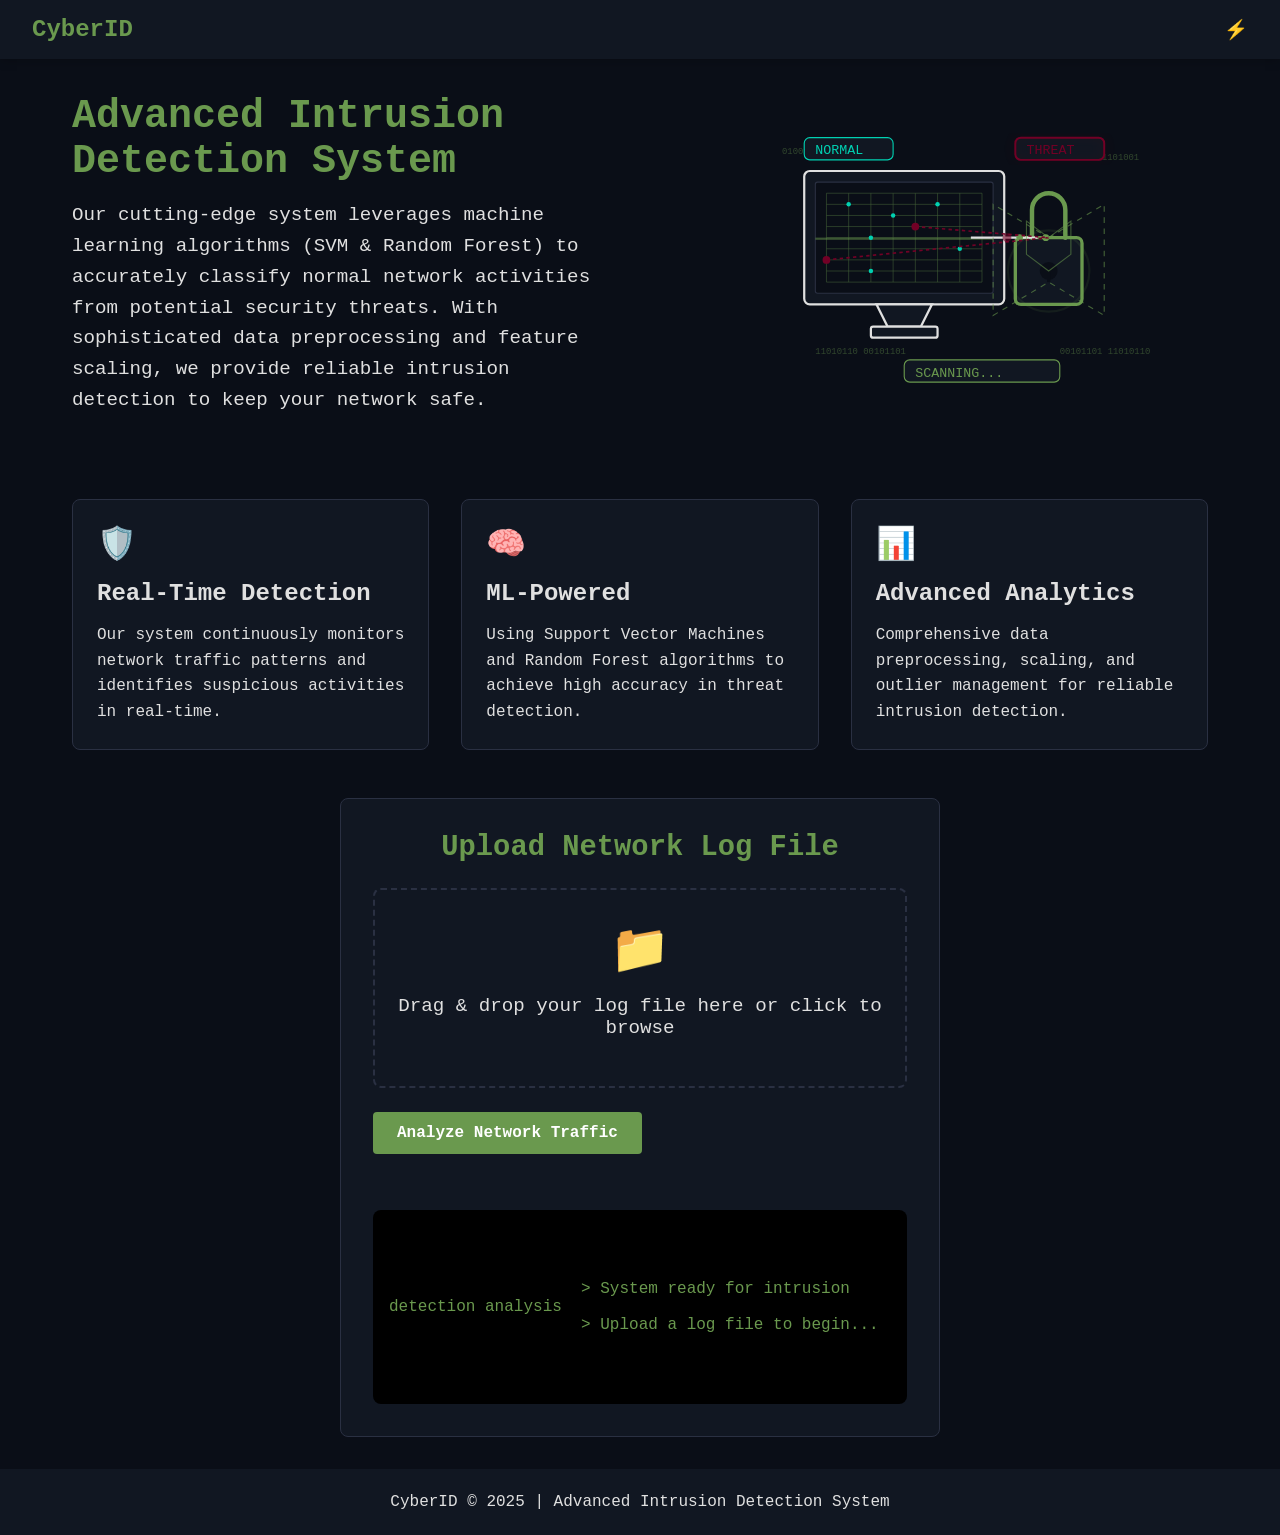
==== templates/index.html @ 57af1a62 "Add Login Page" ====
<!DOCTYPE html>
<html lang="en">

<head>
    <meta charset="UTF-8">
    <meta name="viewport" content="width=device-width, initial-scale=1.0">
    <title>Intrusion Detection System</title>
    <style>
        :root {
            --bg-color: #0a0e17;
            --card-bg: #111722;
            --text-color: #e0e0e0;
            --accent-green: #6a994e;
            --danger-red: #720026;
            --highlight: #2a3042;
            --border-color: #2a3042;
            --success-color: #00d1b2;
            --warning-color: #ffdd57;
        }

        * {
            margin: 0;
            padding: 0;
            box-sizing: border-box;
            font-family: 'Courier New', monospace;
        }

        body {
            background-color: var(--bg-color);
            color: var(--text-color);
            min-height: 100vh;
            display: flex;
            flex-direction: column;
        }

        .navbar {
            background-color: var(--card-bg);
            padding: 1rem 2rem;
            box-shadow: 0 2px 10px rgba(0, 0, 0, 0.2);
            display: flex;
            justify-content: space-between;
            align-items: center;
        }

        .navbar-brand {
            font-size: 1.5rem;
            font-weight: bold;
            color: var(--accent-green);
        }

        .navbar-icon {
            font-size: 1.2rem;
            color: var(--text-color);
        }

        .main-container {
            flex: 1;
            display: flex;
            flex-direction: column;
            align-items: center;
            padding: 2rem;
            max-width: 1200px;
            margin: 0 auto;
            width: 100%;
        }

        .hero-section {
            display: flex;
            flex-wrap: wrap;
            justify-content: space-between;
            align-items: center;
            width: 100%;
            margin-bottom: 3rem;
        }

        .hero-content {
            flex: 1;
            min-width: 300px;
            padding-right: 2rem;
        }

        .hero-image {
            flex: 1;
            min-width: 300px;
            display: flex;
            justify-content: center;
            align-items: center;
        }

        .hero-image svg {
            max-width: 100%;
            height: auto;
        }

        .hero-content-title {
            font-size: 2.5rem;
            margin-bottom: 1rem;
            color: var(--accent-green);
        }

        .hero-content-subtitle {
            font-size: 1.2rem;
            margin-bottom: 2rem;
            line-height: 1.6;
        }

        .feature-grid {
            display: grid;
            grid-template-columns: repeat(auto-fit, minmax(300px, 1fr));
            gap: 2rem;
            width: 100%;
            margin-bottom: 3rem;
        }

        .feature-card {
            background-color: var(--card-bg);
            border: 1px solid var(--border-color);
            border-radius: 8px;
            padding: 1.5rem;
            transition: transform 0.3s ease;
        }

        .feature-card:hover {
            transform: translateY(-5px);
            box-shadow: 0 10px 20px rgba(0, 0, 0, 0.2);
        }

        .feature-card-icon {
            font-size: 2rem;
            color: var(--accent-green);
            margin-bottom: 1rem;
        }

        .feature-card-title {
            font-size: 1.5rem;
            margin-bottom: 1rem;
            color: var(--text-color);
        }

        .feature-card-description {
            line-height: 1.6;
        }

        .login-container {
            background-color: var(--card-bg);
            border: 1px solid var(--border-color);
            border-radius: 8px;
            padding: 2rem;
            width: 100%;
            max-width: 600px;
        }

        .login-heading {
            font-size: 1.8rem;
            margin-bottom: 1.5rem;
            text-align: center;
            color: var(--accent-green);
        }

        .login-form {
            display: flex;
            flex-direction: column;
        }

        .form-group {
            margin-bottom: 1.5rem;
        }

        .form-label {
            display: block;
            margin-bottom: 0.5rem;
            font-weight: bold;
        }

        .form-input {
            width: 100%;
            padding: 0.75rem;
            border: 1px solid var(--border-color);
            border-radius: 4px;
            background-color: var(--highlight);
            color: var(--text-color);
            font-family: 'Courier New', monospace;
        }

        .form-button {
            padding: 0.75rem 1.5rem;
            background-color: var(--accent-green);
            color: white;
            border: none;
            border-radius: 4px;
            cursor: pointer;
            font-weight: bold;
            font-size: 1rem;
            transition: background-color 0.3s ease;
        }

        .form-button:hover {
            background-color: #5a8941;
        }

        .file-input-container {
            position: relative;
            width: 100%;
            height: 200px;
            border: 2px dashed var(--border-color);
            border-radius: 8px;
            display: flex;
            flex-direction: column;
            justify-content: center;
            align-items: center;
            margin-bottom: 1.5rem;
            transition: border-color 0.3s ease;
            cursor: pointer;
        }

        .file-input-container:hover {
            border-color: var(--accent-green);
        }

        .file-input {
            position: absolute;
            width: 100%;
            height: 100%;
            opacity: 0;
            cursor: pointer;
        }

        .file-input-icon {
            font-size: 3rem;
            color: var(--accent-green);
            margin-bottom: 1rem;
        }

        .file-input-text {
            font-size: 1.2rem;
            text-align: center;
        }

        .file-name {
            margin-top: 1rem;
            font-size: 0.9rem;
            color: var(--success-color);
        }

        .terminal-container {
            background-color: #000;
            border-radius: 8px;
            padding: 1rem;
            margin-top: 2rem;
            font-family: 'Courier New', monospace;
            white-space: pre-wrap;
        }

        .terminal-text {
            color: var(--accent-green);
        }

        .footer {
            background-color: var(--card-bg);
            padding: 1.5rem;
            text-align: center;
            margin-top: auto;
        }

        @media (max-width: 768px) {

            .hero-content,
            .hero-image {
                flex: 100%;
                padding-right: 0;
                margin-bottom: 2rem;
            }
        }
    </style>
</head>

<body>
    <nav class="navbar">
        <div class="navbar-brand">CyberID</div>
        <div class="navbar-icon">⚡</div>
    </nav>

    <main class="main-container">
        <section class="hero-section">
            <div class="hero-content">
                <h1 class="hero-content-title">Advanced Intrusion Detection System</h1>
                <p class="hero-content-subtitle">
                    Our cutting-edge system leverages machine learning algorithms (SVM & Random Forest)
                    to accurately classify normal network activities from potential security threats.
                    With sophisticated data preprocessing and feature scaling, we provide reliable
                    intrusion detection to keep your network safe.
                </p>
            </div>
            <div class="hero-image">
                <svg xmlns="http://www.w3.org/2000/svg" viewBox="0 0 450 320" width="500" height="360">
                    <!-- Computer + Lock Security Illustration -->
                    <defs>
                        <filter id="glow" x="-20%" y="-20%" width="140%" height="140%">
                            <feGaussianBlur stdDeviation="5" result="blur" />
                            <feComposite in="SourceGraphic" in2="blur" operator="over" />
                        </filter>
                    </defs>

                    <!-- Computer -->
                    <g id="computer">
                        <!-- Monitor -->
                        <rect x="110" y="70" width="180" height="120" rx="5" fill="#111722" stroke="#e0e0e0"
                            stroke-width="2" />
                        <!-- Monitor Stand -->
                        <path d="M175,190 L225,190 L215,210 L185,210 Z" fill="#111722" stroke="#e0e0e0"
                            stroke-width="2" />
                        <!-- Base -->
                        <rect x="170" y="210" width="60" height="10" rx="2" fill="#111722" stroke="#e0e0e0"
                            stroke-width="2" />
                        <!-- Screen -->
                        <rect x="120" y="80" width="160" height="100" rx="2" fill="#0a0e17" stroke="#2a3042"
                            stroke-width="1" />

                        <!-- Screen Content: Data Grid -->
                        <g stroke="#6a994e" stroke-width="0.5" opacity="0.6">
                            <line x1="130" y1="90" x2="270" y2="90" />
                            <line x1="130" y1="100" x2="270" y2="100" />
                            <line x1="130" y1="110" x2="270" y2="110" />
                            <line x1="130" y1="120" x2="270" y2="120" />
                            <line x1="130" y1="130" x2="270" y2="130" />
                            <line x1="130" y1="140" x2="270" y2="140" />
                            <line x1="130" y1="150" x2="270" y2="150" />
                            <line x1="130" y1="160" x2="270" y2="160" />
                            <line x1="130" y1="170" x2="270" y2="170" />

                            <line x1="130" y1="90" x2="130" y2="170" />
                            <line x1="150" y1="90" x2="150" y2="170" />
                            <line x1="170" y1="90" x2="170" y2="170" />
                            <line x1="190" y1="90" x2="190" y2="170" />
                            <line x1="210" y1="90" x2="210" y2="170" />
                            <line x1="230" y1="90" x2="230" y2="170" />
                            <line x1="250" y1="90" x2="250" y2="170" />
                            <line x1="270" y1="90" x2="270" y2="170" />
                        </g>

                        <!-- Scan Line Animation -->
                        <rect x="120" y="90" width="160" height="2" fill="#6a994e" opacity="0.5">
                            <animate attributeName="y" values="90;170;90" dur="5s" repeatCount="indefinite" />
                        </rect>

                        <!-- Data Points -->
                        <circle cx="150" cy="100" r="2" fill="#00d1b2" />
                        <circle cx="190" cy="110" r="2" fill="#00d1b2" />
                        <circle cx="230" cy="100" r="2" fill="#00d1b2" />
                        <circle cx="170" cy="130" r="2" fill="#00d1b2" />
                        <circle cx="250" cy="140" r="2" fill="#00d1b2" />
                        <circle cx="170" cy="160" r="2" fill="#00d1b2" />

                        <!-- Threat Points -->
                        <circle cx="210" cy="120" r="3" fill="#720026">
                            <animate attributeName="r" values="3;4;3" dur="1s" repeatCount="indefinite" />
                        </circle>
                        <circle cx="130" cy="150" r="3" fill="#720026">
                            <animate attributeName="r" values="3;4;3" dur="1s" repeatCount="indefinite" />
                        </circle>
                    </g>

                    <!-- Central Lock -->
                    <g id="lock" transform="translate(330, 130)">
                        <!-- Lock Body -->
                        <rect x="-30" y="0" width="60" height="60" rx="5" fill="#111722" stroke="#6a994e"
                            stroke-width="3" />
                        <!-- Lock Shackle -->
                        <path d="M-15,0 L-15,-25 A15,15 0 0,1 15,-25 L15,0" fill="none" stroke="#6a994e"
                            stroke-width="4" stroke-linecap="round" />
                        <!-- Keyhole -->
                        <circle cx="0" cy="30" r="8" fill="#0a0e17" />
                        <line x1="0" y1="30" x2="0" y2="40" stroke="#0a0e17" stroke-width="3" />

                        <!-- Security Pulse Animation -->
                        <circle cx="0" cy="30" r="20" fill="none" stroke="#6a994e" stroke-width="2" opacity="0">
                            <animate attributeName="r" values="20;40;20" dur="3s" repeatCount="indefinite" />
                            <animate attributeName="opacity" values="0.7;0;0.7" dur="3s" repeatCount="indefinite" />
                        </circle>
                    </g>

                    <!-- Connection Lines & Data Flow -->
                    <g id="connections">
                        <!-- Computer to Lock Connection -->
                        <path d="M260,130 C290,130 290,130 320,130" fill="none" stroke="#e0e0e0" stroke-width="2" />

                        <!-- Data Packets Animation -->
                        <circle cx="270" cy="130" r="3" fill="#6a994e">
                            <animate attributeName="cx" values="270;315;270" dur="2s" repeatCount="indefinite" />
                        </circle>
                        <circle cx="290" cy="130" r="3" fill="#6a994e">
                            <animate attributeName="cx" values="290;335;290" dur="3s" repeatCount="indefinite" />
                        </circle>

                        <!-- Threat Packet -->
                        <circle cx="280" cy="130" r="4" fill="#720026">
                            <animate attributeName="cx" values="280;310;280" dur="6s" repeatCount="indefinite" />
                            <animate attributeName="opacity" values="1;0;1" dur="6s" repeatCount="indefinite" />
                        </circle>
                    </g>

                    <!-- Shield Effect around Lock -->
                    <path id="shield" d="M330,130 L380,100 L380,200 L330,170 L280,200 L280,100 Z" fill="none"
                        stroke="#6a994e" stroke-width="1" stroke-dasharray="5,5" opacity="0.6" />

                    <!-- Binary Code Background -->
                    <g font-family="monospace" font-size="8" fill="#6a994e" opacity="0.4">
                        <text x="90" y="55">01001101 10110010</text>
                        <text x="120" y="235">11010110 00101101</text>
                        <text x="330" y="60">10010110 01101001</text>
                        <text x="340" y="235">00101101 11010110</text>
                    </g>

                    <!-- ML Classification Indicators -->
                    <g>
                        <!-- Normal Traffic Label -->
                        <rect x="110" y="40" width="80" height="20" rx="5" fill="#111722" stroke="#00d1b2"
                            stroke-width="1" />
                        <text x="120" y="55" font-family="monospace" font-size="12" fill="#00d1b2">NORMAL</text>

                        <!-- Threat Detection -->
                        <rect x="300" y="40" width="80" height="20" rx="5" fill="#111722" stroke="#720026"
                            stroke-width="1">
                            <animate attributeName="stroke-width" values="1;2;1" dur="2s" repeatCount="indefinite" />
                        </rect>
                        <text x="310" y="55" font-family="monospace" font-size="12" fill="#720026">THREAT</text>

                        <!-- Scanning Status -->
                        <rect x="200" y="240" width="140" height="20" rx="5" fill="#111722" stroke="#6a994e"
                            stroke-width="1" />
                        <text x="210" y="255" font-family="monospace" font-size="12" fill="#6a994e">SCANNING...</text>
                    </g>

                    <!-- Alert Effect on Threat Detection -->
                    <rect x="300" y="40" width="80" height="20" rx="5" fill="none" stroke="#720026" stroke-width="1"
                        filter="url(#glow)">
                        <animate attributeName="opacity" values="0;0.5;0" dur="2s" repeatCount="indefinite" />
                    </rect>

                    <!-- ML Detection Beams -->
                    <g>
                        <!-- Detection Beam -->
                        <line x1="210" y1="120" x2="330" y2="130" stroke="#720026" stroke-width="1"
                            stroke-dasharray="3,3">
                            <animate attributeName="stroke-width" values="1;2;1" dur="1s" repeatCount="indefinite" />
                        </line>
                        <line x1="130" y1="150" x2="330" y2="130" stroke="#720026" stroke-width="1"
                            stroke-dasharray="3,3">
                            <animate attributeName="stroke-width" values="1;2;1" dur="1s" repeatCount="indefinite"
                                begin="0.5s" />
                        </line>
                    </g>

                    <!-- Shield Animation -->
                    <g>
                        <path d="M330,130 L350,115 L350,145 L330,160 L310,145 L310,115 Z" fill="none" stroke="#6a994e"
                            stroke-width="1" opacity="0.3">
                            <animate attributeName="opacity" values="0.3;0.7;0.3" dur="4s" repeatCount="indefinite" />
                        </path>
                    </g>
                </svg>
            </div>
        </section>

        <section class="feature-grid">
            <div class="feature-card">
                <div class="feature-card-icon">🛡️</div>
                <h2 class="feature-card-title">Real-Time Detection</h2>
                <p class="feature-card-description">
                    Our system continuously monitors network traffic patterns and
                    identifies suspicious activities in real-time.
                </p>
            </div>
            <div class="feature-card">
                <div class="feature-card-icon">🧠</div>
                <h2 class="feature-card-title">ML-Powered</h2>
                <p class="feature-card-description">
                    Using Support Vector Machines and Random Forest algorithms to
                    achieve high accuracy in threat detection.
                </p>
            </div>
            <div class="feature-card">
                <div class="feature-card-icon">📊</div>
                <h2 class="feature-card-title">Advanced Analytics</h2>
                <p class="feature-card-description">
                    Comprehensive data preprocessing, scaling, and outlier management
                    for reliable intrusion detection.
                </p>
            </div>
        </section>

        <div class="login-container">
            <h2 class="login-heading">Upload Network Log File</h2>
            <form class="login-form" id="logUploadForm" action="analyze" method="POST" enctype="multipart/form-data">
                <div class="file-input-container">
                    <input type="file" class="file-input" id="logfile" name="logfile" accept=".log,.txt,.csv">
                    <div class="file-input-icon">📁</div>
                    <div class="file-input-text">Drag & drop your log file here or click to browse</div>
                    <div class="file-name" id="fileName"></div>
                </div>

                <div class="form-group">
                    <button type="submit" class="form-button">Analyze Network Traffic</button>
                </div>
            </form>

            <div class="terminal-container">
                <div class="terminal-text" id="terminal">
                    > System ready for intrusion detection analysis
                    > Upload a log file to begin...
                </div>
            </div>
        </div>
    </main>

    <footer class="footer">
        <p>CyberID &copy; 2025 | Advanced Intrusion Detection System</p>
    </footer>
    <script>
        document.getElementById('logfile').addEventListener('change', function (e) {
            const fileName = e.target.files[0] ? e.target.files[0].name : '';
            document.getElementById('fileName').textContent = fileName ? `Selected: ${fileName}` : '';
        });

        document.getElementById('logUploadForm').addEventListener('submit', function (e) {
            const file = document.getElementById('logfile').files[0];
            const terminal = document.getElementById('terminal');

            if (!file) {
                e.preventDefault();
                terminal.innerHTML += '\n> Error: No file selected. Please upload a log file.';
                return;
            }

            terminal.innerHTML += `\n> File "${file.name}" received...`;
            terminal.innerHTML += `\n> Processing log data...`;
            terminal.innerHTML += `\n> Applying feature scaling...`;
            terminal.innerHTML += `\n> Running ML prediction models (SVM, RF)...`;
        });
    </script>

</body>

</html>
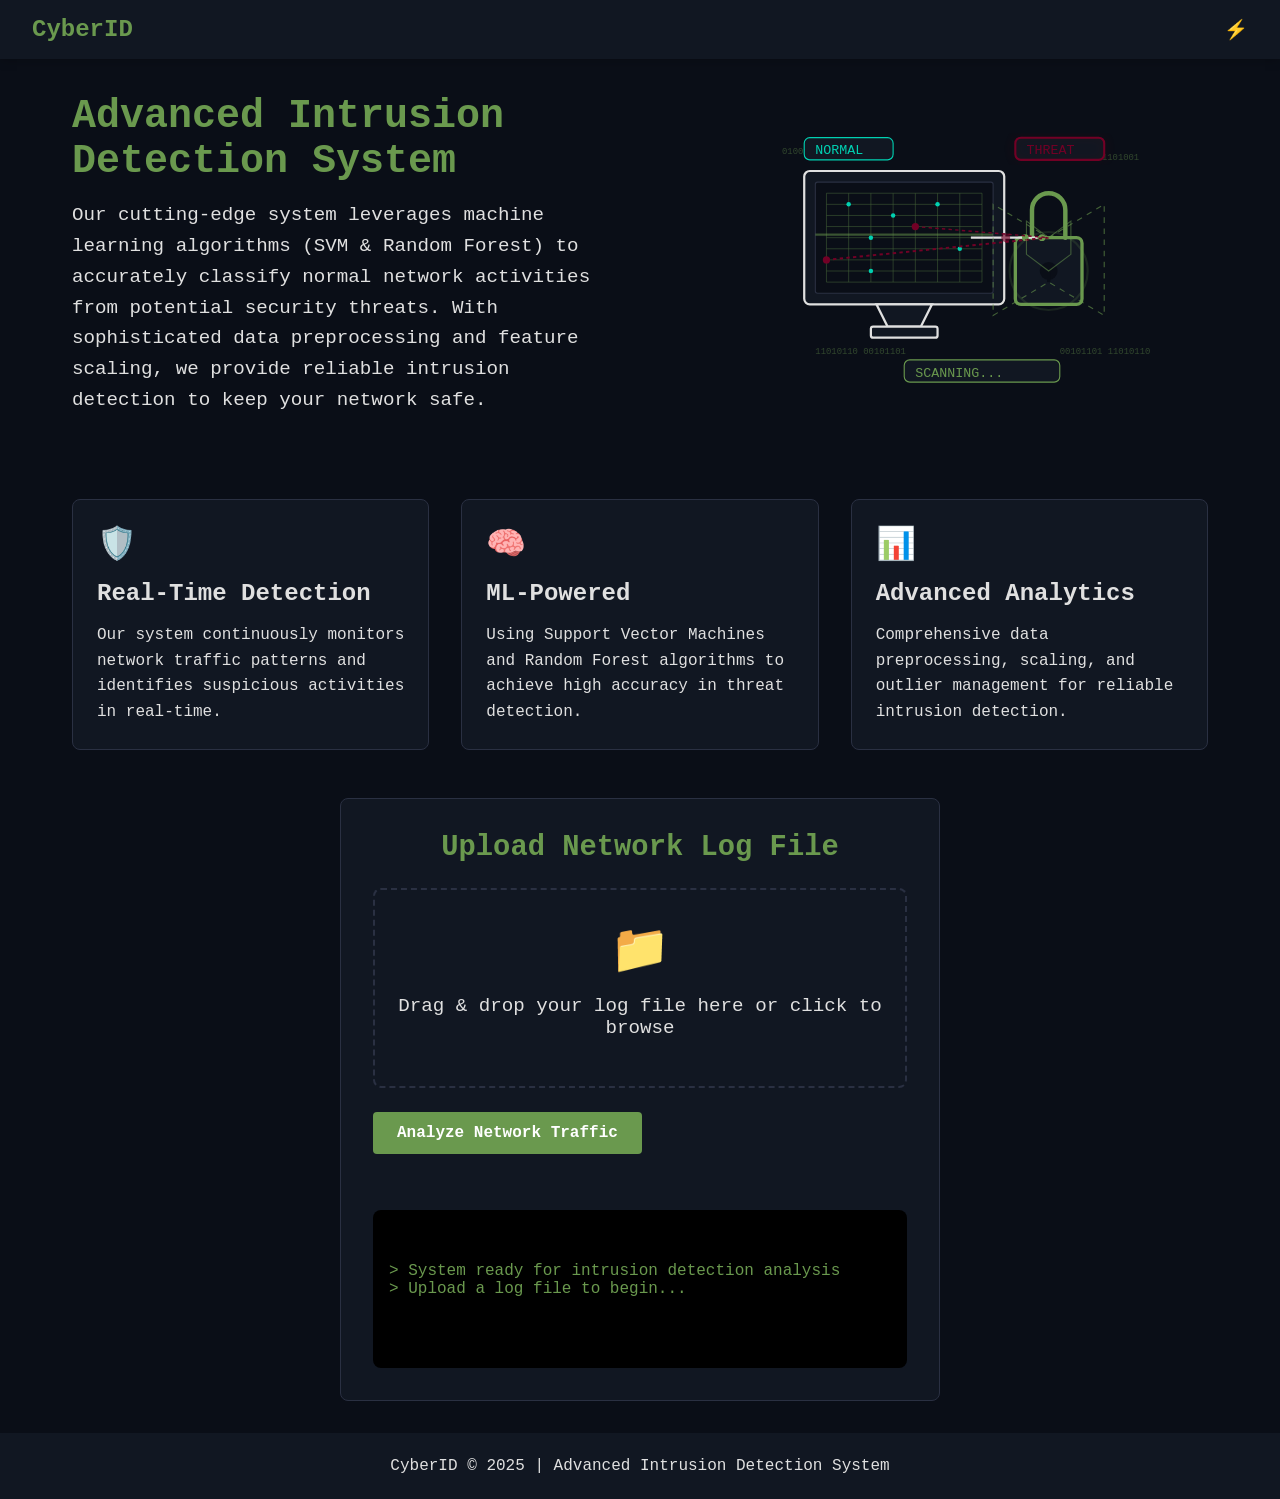
==== commit 6f471279: "feature to generate graphs with respect to user data" ====
--- a/templates/index.html
+++ b/templates/index.html
@@ -505,9 +505,7 @@
             </form>
 
             <div class="terminal-container">
-                <div class="terminal-text" id="terminal">
-                    > System ready for intrusion detection analysis
-                    > Upload a log file to begin...
+                <div class="terminal-text" id="terminal">> System ready for intrusion detection analysis<br>> Upload a log file to begin...
                 </div>
             </div>
         </div>
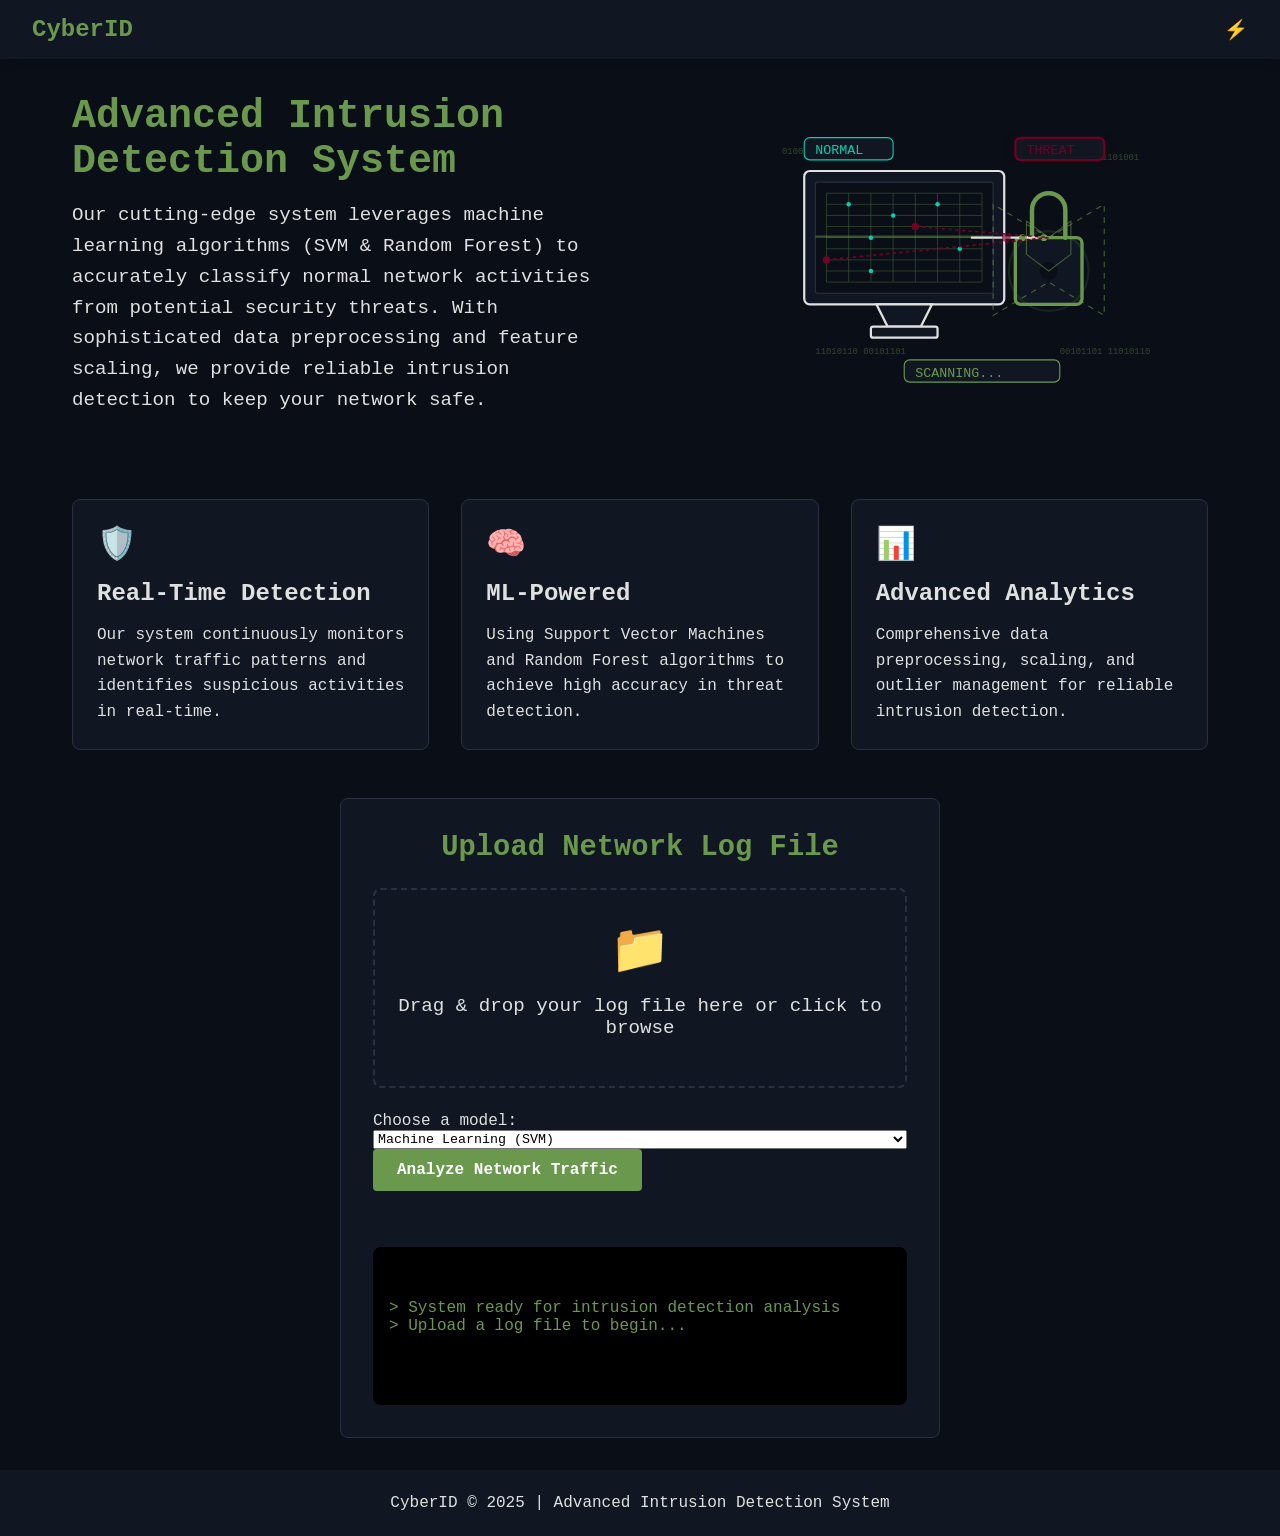
==== commit 60ce225e: "adding dl, dockerfile" ====
--- a/templates/index.html
+++ b/templates/index.html
@@ -498,6 +498,11 @@
                     <div class="file-input-text">Drag & drop your log file here or click to browse</div>
                     <div class="file-name" id="fileName"></div>
                 </div>
+                <label for="model_choice">Choose a model:</label>
+                <select name="model_choice" id="model_choice" required>
+                    <option value="ml">Machine Learning (SVM)</option>
+                    <option value="dl">Deep Learning (Neural Net)</option>
+                </select>
 
                 <div class="form-group">
                     <button type="submit" class="form-button">Analyze Network Traffic</button>
@@ -533,7 +538,7 @@
             terminal.innerHTML += `\n> File "${file.name}" received...`;
             terminal.innerHTML += `\n> Processing log data...`;
             terminal.innerHTML += `\n> Applying feature scaling...`;
-            terminal.innerHTML += `\n> Running ML prediction models (SVM, RF)...`;
+            terminal.innerHTML += `\n> Running ML prediction models (SVM, DL)...`;
         });
     </script>
 
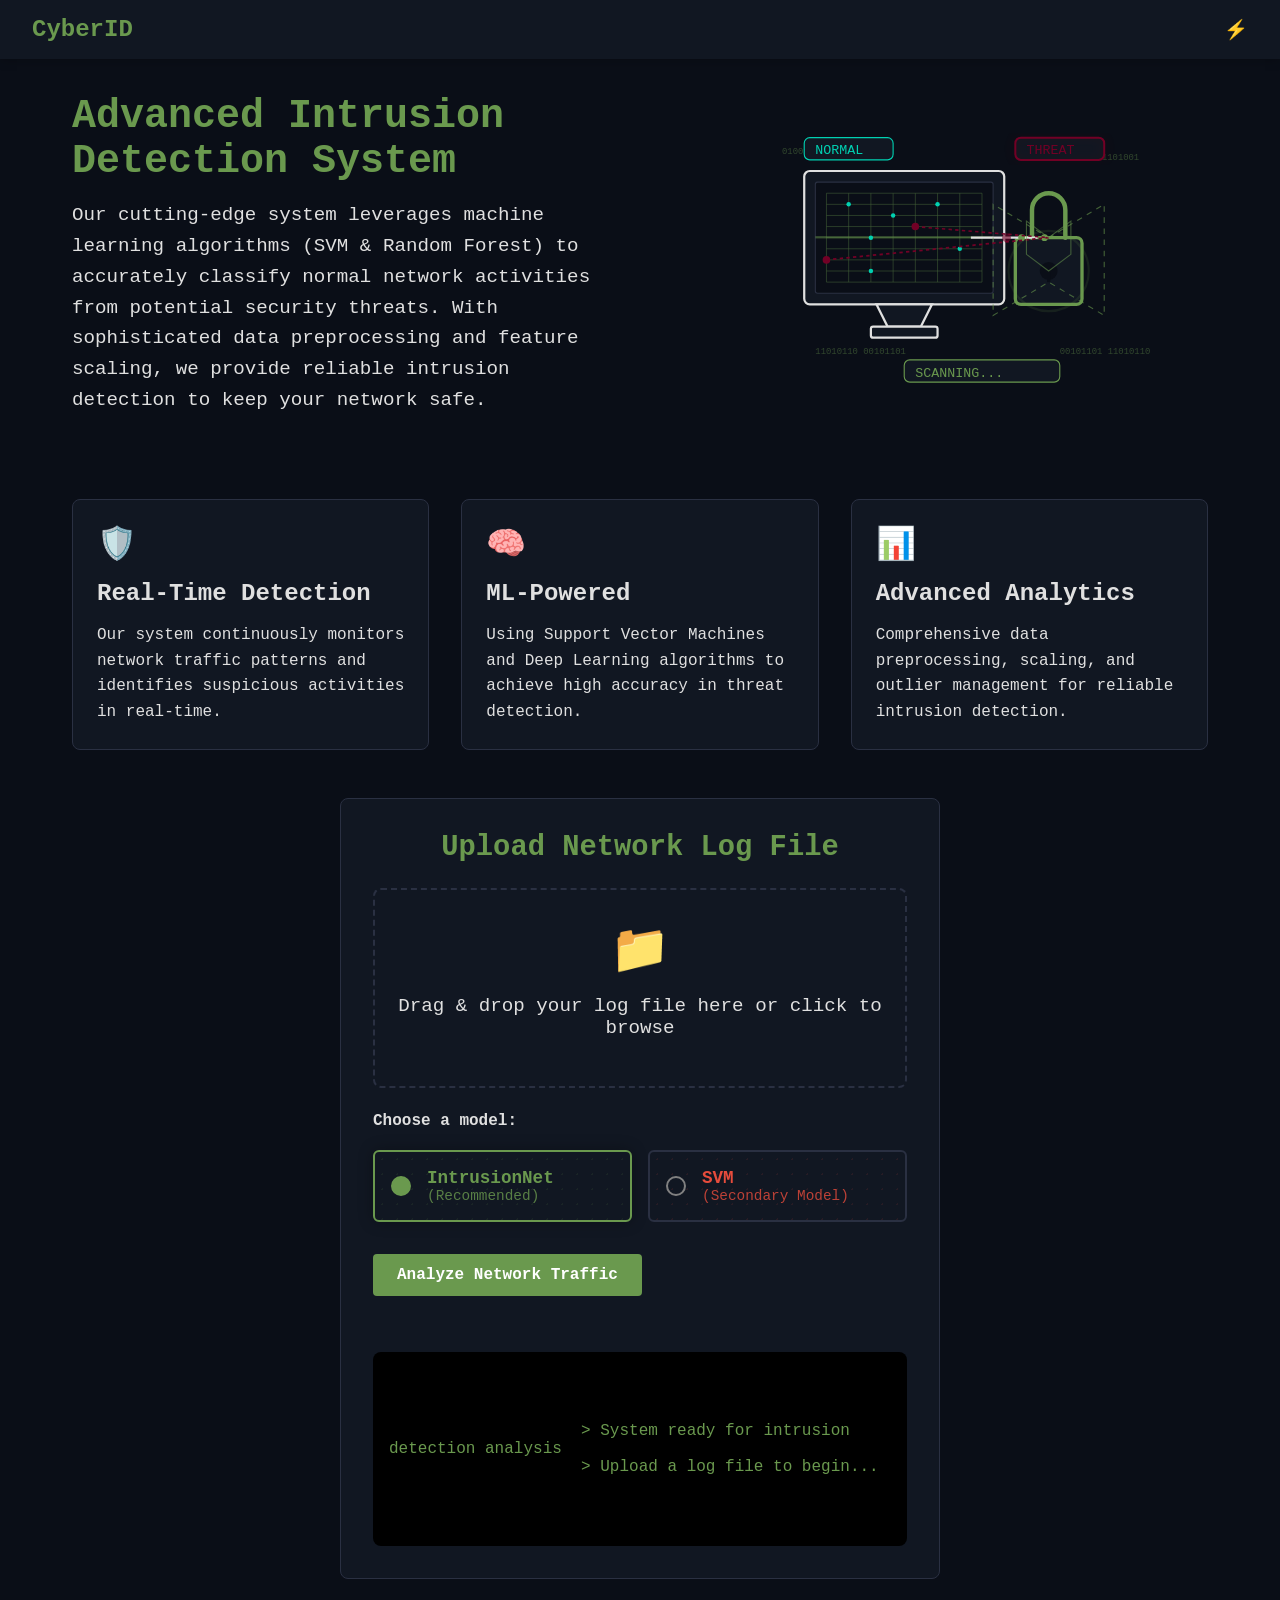
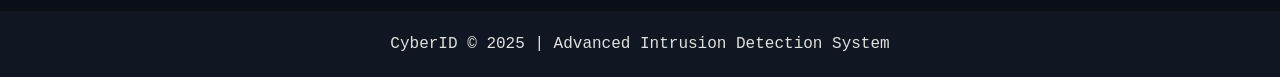
==== commit f225b7e2: "adding model selection to index.html" ====
--- a/templates/index.html
+++ b/templates/index.html
@@ -269,6 +269,180 @@
                 flex: 100%;
                 padding-right: 0;
                 margin-bottom: 2rem;
+            }
+        }
+
+
+        .model-selection-container {
+            display: flex;
+            flex-direction: column;
+            margin-bottom: 2rem;
+        }
+
+        .model-toggle-group {
+            display: flex;
+            flex-direction: row;
+            gap: 1rem;
+            width: 100%;
+            max-width: 550px;
+            margin-top: 0.75rem;
+        }
+
+        .model-toggle-option {
+            position: relative;
+            width: 100%;
+        }
+
+        .model-toggle-option input[type="radio"] {
+            position: absolute;
+            opacity: 0;
+            width: 0;
+            height: 0;
+        }
+
+        .model-toggle-label {
+            display: flex;
+            align-items: center;
+            padding: 1rem;
+            border: 2px solid var(--border-color);
+            border-radius: 6px;
+            background-color: var(--card-bg);
+            cursor: pointer;
+            transition: all 0.3s ease;
+            position: relative;
+            overflow: hidden;
+        }
+
+        .model-toggle-label:before {
+            content: '';
+            position: absolute;
+            top: 0;
+            left: 0;
+            right: 0;
+            bottom: 0;
+            background-image: radial-gradient(circle at 50% 50%, currentColor 1px, transparent 1px);
+            background-size: 15px 15px;
+            opacity: 0.1;
+            z-index: 0;
+            pointer-events: none;
+        }
+
+        .model-toggle-label.recommended:before {
+            color: var(--accent-green);
+        }
+
+        .model-toggle-label.secondary:before {
+            color: #e74c3c;
+        }
+
+        .model-toggle-circle {
+            width: 20px;
+            height: 20px;
+            border-radius: 50%;
+            border: 2px solid #808080;
+            margin-right: 1rem;
+            display: flex;
+            justify-content: center;
+            align-items: center;
+            background-color: transparent;
+            position: relative;
+            z-index: 1;
+            flex-shrink: 0;
+        }
+
+        .model-toggle-text {
+            display: flex;
+            flex-direction: column;
+            z-index: 1;
+        }
+
+        .model-name {
+            font-weight: bold;
+            font-size: 1.1rem;
+        }
+
+        .model-type {
+            font-size: 0.9rem;
+            opacity: 0.8;
+        }
+
+
+        .model-toggle-label.recommended .model-name {
+            color: var(--accent-green);
+        }
+
+        .model-toggle-label.recommended .model-type {
+            color: var(--accent-green);
+        }
+
+        /* Secondary model styling */
+        .model-toggle-label.secondary .model-name {
+            color: #e74c3c;
+        }
+
+        .model-toggle-label.secondary .model-type {
+            color: #e74c3c;
+        }
+
+
+        input[type="radio"]:checked+.model-toggle-label {
+            border-color: currentColor;
+            box-shadow: 0 0 15px rgba(0, 0, 0, 0.3);
+        }
+
+        input[type="radio"]:checked+.model-toggle-label.recommended {
+            border-color: var(--accent-green);
+        }
+
+        input[type="radio"]:checked+.model-toggle-label.secondary {
+            border-color: #e74c3c;
+        }
+
+        input[type="radio"]:checked+.model-toggle-label .model-toggle-circle {
+            border-color: currentColor;
+        }
+
+        input[type="radio"]:checked+.model-toggle-label.recommended .model-toggle-circle {
+            border-color: var(--accent-green);
+            background-color: var(--accent-green);
+        }
+
+        input[type="radio"]:checked+.model-toggle-label.secondary .model-toggle-circle {
+            border-color: #e74c3c;
+            background-color: #e74c3c;
+        }
+
+
+        .model-toggle-label:hover {
+            transform: translateY(-2px);
+        }
+
+        .model-toggle-label.recommended:hover {
+            border-color: var(--accent-green);
+            box-shadow: 0 5px 15px rgba(106, 153, 78, 0.3);
+        }
+
+        .model-toggle-label.secondary:hover {
+            border-color: #e74c3c;
+            box-shadow: 0 5px 15px rgba(231, 76, 60, 0.3);
+        }
+
+
+        @media (max-width: 500px) {
+            .model-toggle-group {
+                gap: 0.75rem;
+            }
+
+            .model-toggle-label {
+                padding: 0.75rem;
+            }
+
+            .model-name {
+                font-size: 1rem;
+            }
+
+            .model-type {
+                font-size: 0.8rem;
             }
         }
     </style>
@@ -475,7 +649,7 @@
                 <div class="feature-card-icon">🧠</div>
                 <h2 class="feature-card-title">ML-Powered</h2>
                 <p class="feature-card-description">
-                    Using Support Vector Machines and Random Forest algorithms to
+                    Using Support Vector Machines and Deep Learning algorithms to
                     achieve high accuracy in threat detection.
                 </p>
             </div>
@@ -498,11 +672,33 @@
                     <div class="file-input-text">Drag & drop your log file here or click to browse</div>
                     <div class="file-name" id="fileName"></div>
                 </div>
-                <label for="model_choice">Choose a model:</label>
-                <select name="model_choice" id="model_choice" required>
-                    <option value="ml">Machine Learning (SVM)</option>
-                    <option value="dl">Deep Learning (Neural Net)</option>
-                </select>
+
+                <label class="form-label">Choose a model:</label>
+
+                <div class="form-group model-selection-container">
+                    <div class="model-toggle-group">
+                        <div class="model-toggle-option">
+                            <input type="radio" id="model_dl" name="model_choice" value="dl" checked>
+                            <label for="model_dl" class="model-toggle-label recommended">
+                                <div class="model-toggle-circle"></div>
+                                <div class="model-toggle-text">
+                                    <span class="model-name">IntrusionNet</span>
+                                    <span class="model-type">(Recommended)</span>
+                                </div>
+                            </label>
+                        </div>
+                        <div class="model-toggle-option">
+                            <input type="radio" id="model_ml" name="model_choice" value="ml">
+                            <label for="model_ml" class="model-toggle-label secondary">
+                                <div class="model-toggle-circle"></div>
+                                <div class="model-toggle-text">
+                                    <span class="model-name">SVM</span>
+                                    <span class="model-type">(Secondary Model)</span>
+                                </div>
+                            </label>
+                        </div>
+                    </div>
+                </div>
 
                 <div class="form-group">
                     <button type="submit" class="form-button">Analyze Network Traffic</button>
@@ -510,10 +706,13 @@
             </form>
 
             <div class="terminal-container">
-                <div class="terminal-text" id="terminal">> System ready for intrusion detection analysis<br>> Upload a log file to begin...
+                <div class="terminal-text" id="terminal">
+                    > System ready for intrusion detection analysis
+                    > Upload a log file to begin...
                 </div>
             </div>
         </div>
+
     </main>
 
     <footer class="footer">
@@ -531,7 +730,7 @@
 
             if (!file) {
                 e.preventDefault();
-                terminal.innerHTML += '\n> Error: No file selected. Please upload a log file.';
+                terminal.innerHTML += '\n<span style="color: red;">> Error: No file selected. Please upload a log file.</span>';
                 return;
             }
 
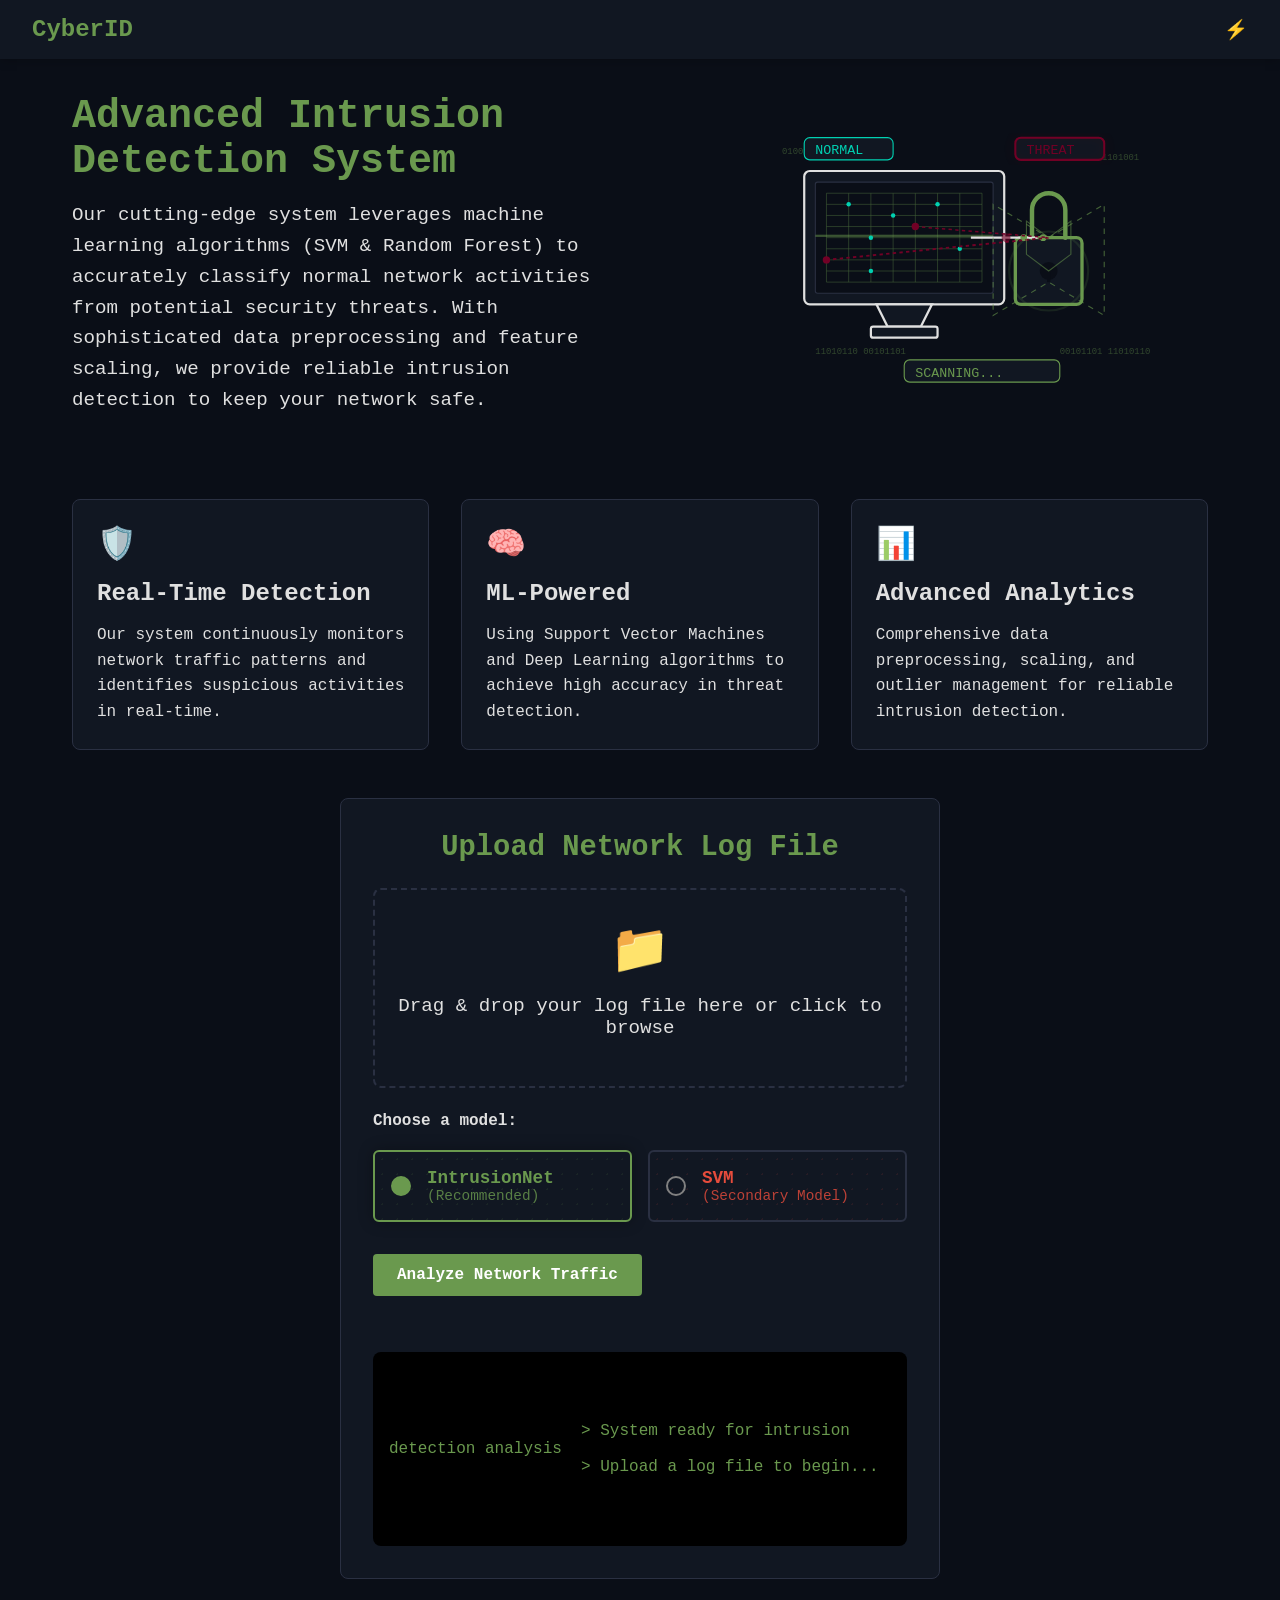
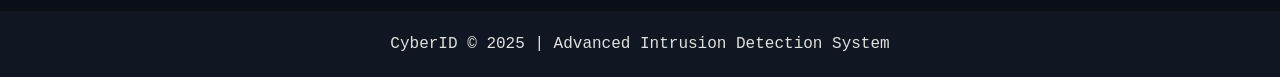
==== commit c84c27de: "removed comments" ====
--- a/templates/index.html
+++ b/templates/index.html
@@ -467,7 +467,7 @@
             </div>
             <div class="hero-image">
                 <svg xmlns="http://www.w3.org/2000/svg" viewBox="0 0 450 320" width="500" height="360">
-                    <!-- Computer + Lock Security Illustration -->
+
                     <defs>
                         <filter id="glow" x="-20%" y="-20%" width="140%" height="140%">
                             <feGaussianBlur stdDeviation="5" result="blur" />
@@ -475,22 +475,22 @@
                         </filter>
                     </defs>
 
-                    <!-- Computer -->
+
                     <g id="computer">
-                        <!-- Monitor -->
+
                         <rect x="110" y="70" width="180" height="120" rx="5" fill="#111722" stroke="#e0e0e0"
                             stroke-width="2" />
-                        <!-- Monitor Stand -->
+
                         <path d="M175,190 L225,190 L215,210 L185,210 Z" fill="#111722" stroke="#e0e0e0"
                             stroke-width="2" />
-                        <!-- Base -->
+
                         <rect x="170" y="210" width="60" height="10" rx="2" fill="#111722" stroke="#e0e0e0"
                             stroke-width="2" />
-                        <!-- Screen -->
+
                         <rect x="120" y="80" width="160" height="100" rx="2" fill="#0a0e17" stroke="#2a3042"
                             stroke-width="1" />
 
-                        <!-- Screen Content: Data Grid -->
+
                         <g stroke="#6a994e" stroke-width="0.5" opacity="0.6">
                             <line x1="130" y1="90" x2="270" y2="90" />
                             <line x1="130" y1="100" x2="270" y2="100" />
@@ -512,12 +512,12 @@
                             <line x1="270" y1="90" x2="270" y2="170" />
                         </g>
 
-                        <!-- Scan Line Animation -->
+
                         <rect x="120" y="90" width="160" height="2" fill="#6a994e" opacity="0.5">
                             <animate attributeName="y" values="90;170;90" dur="5s" repeatCount="indefinite" />
                         </rect>
 
-                        <!-- Data Points -->
+
                         <circle cx="150" cy="100" r="2" fill="#00d1b2" />
                         <circle cx="190" cy="110" r="2" fill="#00d1b2" />
                         <circle cx="230" cy="100" r="2" fill="#00d1b2" />
@@ -525,7 +525,7 @@
                         <circle cx="250" cy="140" r="2" fill="#00d1b2" />
                         <circle cx="170" cy="160" r="2" fill="#00d1b2" />
 
-                        <!-- Threat Points -->
+
                         <circle cx="210" cy="120" r="3" fill="#720026">
                             <animate attributeName="r" values="3;4;3" dur="1s" repeatCount="indefinite" />
                         </circle>
@@ -534,31 +534,31 @@
                         </circle>
                     </g>
 
-                    <!-- Central Lock -->
+
                     <g id="lock" transform="translate(330, 130)">
-                        <!-- Lock Body -->
+
                         <rect x="-30" y="0" width="60" height="60" rx="5" fill="#111722" stroke="#6a994e"
                             stroke-width="3" />
-                        <!-- Lock Shackle -->
+
                         <path d="M-15,0 L-15,-25 A15,15 0 0,1 15,-25 L15,0" fill="none" stroke="#6a994e"
                             stroke-width="4" stroke-linecap="round" />
-                        <!-- Keyhole -->
+
                         <circle cx="0" cy="30" r="8" fill="#0a0e17" />
                         <line x1="0" y1="30" x2="0" y2="40" stroke="#0a0e17" stroke-width="3" />
 
-                        <!-- Security Pulse Animation -->
+
                         <circle cx="0" cy="30" r="20" fill="none" stroke="#6a994e" stroke-width="2" opacity="0">
                             <animate attributeName="r" values="20;40;20" dur="3s" repeatCount="indefinite" />
                             <animate attributeName="opacity" values="0.7;0;0.7" dur="3s" repeatCount="indefinite" />
                         </circle>
                     </g>
 
-                    <!-- Connection Lines & Data Flow -->
+
                     <g id="connections">
-                        <!-- Computer to Lock Connection -->
+
                         <path d="M260,130 C290,130 290,130 320,130" fill="none" stroke="#e0e0e0" stroke-width="2" />
 
-                        <!-- Data Packets Animation -->
+
                         <circle cx="270" cy="130" r="3" fill="#6a994e">
                             <animate attributeName="cx" values="270;315;270" dur="2s" repeatCount="indefinite" />
                         </circle>
@@ -566,18 +566,18 @@
                             <animate attributeName="cx" values="290;335;290" dur="3s" repeatCount="indefinite" />
                         </circle>
 
-                        <!-- Threat Packet -->
+
                         <circle cx="280" cy="130" r="4" fill="#720026">
                             <animate attributeName="cx" values="280;310;280" dur="6s" repeatCount="indefinite" />
                             <animate attributeName="opacity" values="1;0;1" dur="6s" repeatCount="indefinite" />
                         </circle>
                     </g>
 
-                    <!-- Shield Effect around Lock -->
+
                     <path id="shield" d="M330,130 L380,100 L380,200 L330,170 L280,200 L280,100 Z" fill="none"
                         stroke="#6a994e" stroke-width="1" stroke-dasharray="5,5" opacity="0.6" />
 
-                    <!-- Binary Code Background -->
+
                     <g font-family="monospace" font-size="8" fill="#6a994e" opacity="0.4">
                         <text x="90" y="55">01001101 10110010</text>
                         <text x="120" y="235">11010110 00101101</text>
@@ -585,35 +585,35 @@
                         <text x="340" y="235">00101101 11010110</text>
                     </g>
 
-                    <!-- ML Classification Indicators -->
+
                     <g>
-                        <!-- Normal Traffic Label -->
+
                         <rect x="110" y="40" width="80" height="20" rx="5" fill="#111722" stroke="#00d1b2"
                             stroke-width="1" />
                         <text x="120" y="55" font-family="monospace" font-size="12" fill="#00d1b2">NORMAL</text>
 
-                        <!-- Threat Detection -->
+
                         <rect x="300" y="40" width="80" height="20" rx="5" fill="#111722" stroke="#720026"
                             stroke-width="1">
                             <animate attributeName="stroke-width" values="1;2;1" dur="2s" repeatCount="indefinite" />
                         </rect>
                         <text x="310" y="55" font-family="monospace" font-size="12" fill="#720026">THREAT</text>
 
-                        <!-- Scanning Status -->
+
                         <rect x="200" y="240" width="140" height="20" rx="5" fill="#111722" stroke="#6a994e"
                             stroke-width="1" />
                         <text x="210" y="255" font-family="monospace" font-size="12" fill="#6a994e">SCANNING...</text>
                     </g>
 
-                    <!-- Alert Effect on Threat Detection -->
+
                     <rect x="300" y="40" width="80" height="20" rx="5" fill="none" stroke="#720026" stroke-width="1"
                         filter="url(#glow)">
                         <animate attributeName="opacity" values="0;0.5;0" dur="2s" repeatCount="indefinite" />
                     </rect>
 
-                    <!-- ML Detection Beams -->
+
                     <g>
-                        <!-- Detection Beam -->
+
                         <line x1="210" y1="120" x2="330" y2="130" stroke="#720026" stroke-width="1"
                             stroke-dasharray="3,3">
                             <animate attributeName="stroke-width" values="1;2;1" dur="1s" repeatCount="indefinite" />
@@ -625,7 +625,7 @@
                         </line>
                     </g>
 
-                    <!-- Shield Animation -->
+
                     <g>
                         <path d="M330,130 L350,115 L350,145 L330,160 L310,145 L310,115 Z" fill="none" stroke="#6a994e"
                             stroke-width="1" opacity="0.3">
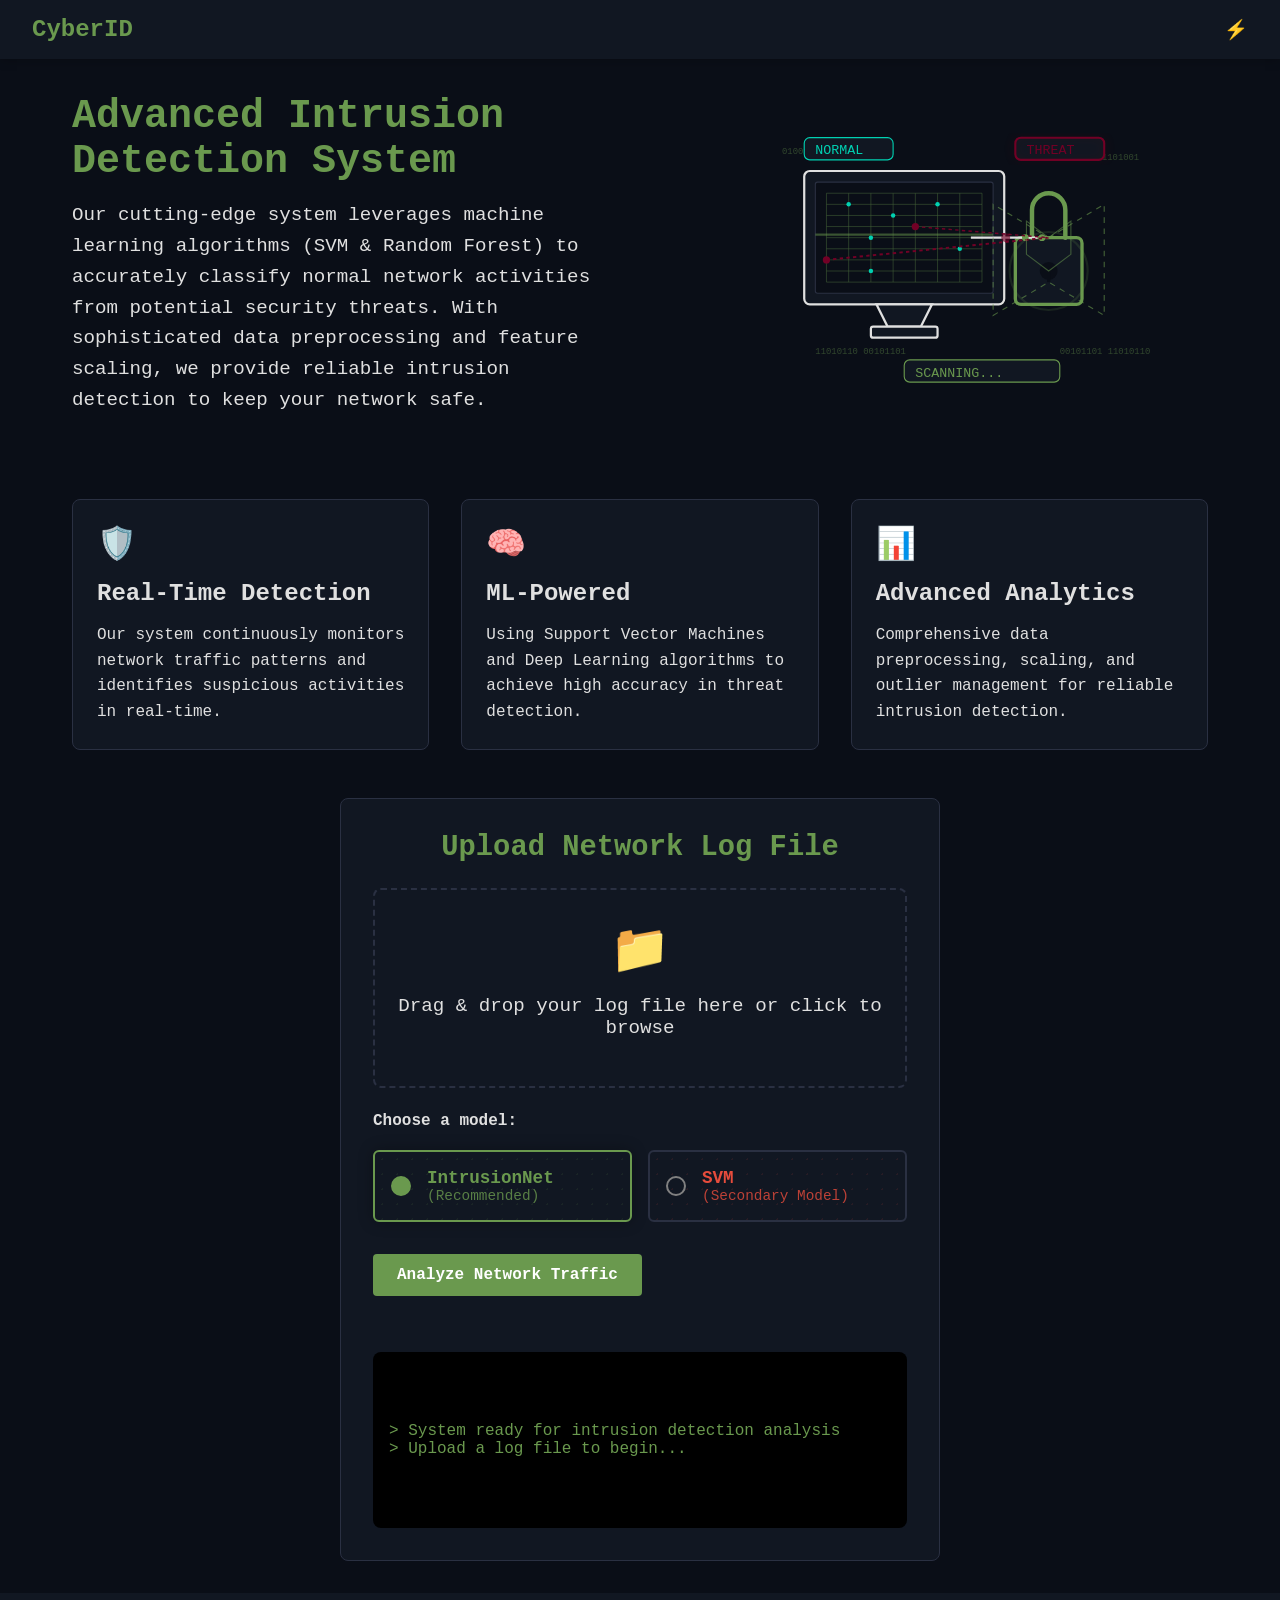
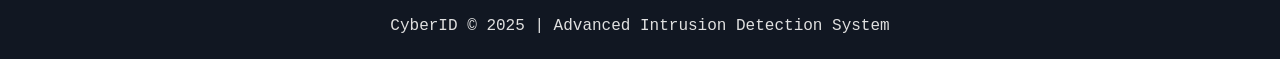
==== commit da3364f9: "implementing client side error handling" ====
--- a/templates/index.html
+++ b/templates/index.html
@@ -425,6 +425,92 @@
         .model-toggle-label.secondary:hover {
             border-color: #e74c3c;
             box-shadow: 0 5px 15px rgba(231, 76, 60, 0.3);
+        }
+
+        .notification {
+            position: fixed;
+            top: 20px;
+            right: 20px;
+            padding: 16px 20px;
+            border-radius: 6px;
+            box-shadow: 0 4px 12px rgba(0, 0, 0, 0.2);
+            z-index: 1000;
+            min-width: 300px;
+            max-width: 400px;
+            transform: translateY(-100px);
+            opacity: 0;
+            transition: all 0.3s ease;
+            display: flex;
+            justify-content: space-between;
+            align-items: flex-start;
+        }
+
+        .notification.show {
+            transform: translateY(0);
+            opacity: 1;
+        }
+
+        .notification.error {
+            background-color: rgba(114, 0, 38, 0.95);
+            border-left: 4px solid #ff0044;
+        }
+
+        .notification.success {
+            background-color: rgba(106, 153, 78, 0.95);
+            border-left: 4px solid #00d1b2;
+        }
+
+        .notification-content {
+            flex: 1;
+        }
+
+        .notification-title {
+            font-weight: bold;
+            margin-bottom: 5px;
+            font-size: 1rem;
+        }
+
+        .notification-message {
+            font-size: 0.9rem;
+            line-height: 1.4;
+        }
+
+        .notification-close {
+            background: none;
+            border: none;
+            color: var(--text-color);
+            cursor: pointer;
+            font-size: 1.2rem;
+            padding: 0;
+            margin-left: 10px;
+        }
+
+        .loading-indicator {
+            display: none;
+            position: fixed;
+            top: 0;
+            left: 0;
+            width: 100%;
+            height: 100%;
+            background-color: rgba(10, 14, 23, 0.7);
+            z-index: 999;
+            justify-content: center;
+            align-items: center;
+        }
+
+        .loading-spinner {
+            width: 60px;
+            height: 60px;
+            border: 5px solid rgba(106, 153, 78, 0.3);
+            border-radius: 50%;
+            border-top-color: var(--accent-green);
+            animation: spin 1s linear infinite;
+        }
+
+        @keyframes spin {
+            to {
+                transform: rotate(360deg);
+            }
         }
 
 
@@ -707,8 +793,8 @@
 
             <div class="terminal-container">
                 <div class="terminal-text" id="terminal">
-                    > System ready for intrusion detection analysis
-                    > Upload a log file to begin...
+> System ready for intrusion detection analysis
+> Upload a log file to begin...
                 </div>
             </div>
         </div>
@@ -718,26 +804,149 @@
     <footer class="footer">
         <p>CyberID &copy; 2025 | Advanced Intrusion Detection System</p>
     </footer>
+
+    <div id="notification" class="notification">
+        <div class="notification-content">
+            <div class="notification-title" id="notification-title"></div>
+            <div class="notification-message" id="notification-message"></div>
+        </div>
+        <button class="notification-close" id="notification-close">&times;</button>
+    </div>
+
+    <!-- Loading indicator -->
+    <div class="loading-indicator" id="loading-indicator">
+        <div class="loading-spinner"></div>
+    </div>
+
     <script>
-        document.getElementById('logfile').addEventListener('change', function (e) {
-            const fileName = e.target.files[0] ? e.target.files[0].name : '';
-            document.getElementById('fileName').textContent = fileName ? `Selected: ${fileName}` : '';
-        });
-
-        document.getElementById('logUploadForm').addEventListener('submit', function (e) {
-            const file = document.getElementById('logfile').files[0];
+        document.addEventListener('DOMContentLoaded', function() {
+            // File input display
+            const logfileInput = document.getElementById('logfile');
+            const fileName = document.getElementById('fileName');
             const terminal = document.getElementById('terminal');
-
-            if (!file) {
+            const logUploadForm = document.getElementById('logUploadForm');
+            const loadingIndicator = document.getElementById('loading-indicator');
+            
+            // Notification elements
+            const notification = document.getElementById('notification');
+            const notificationTitle = document.getElementById('notification-title');
+            const notificationMessage = document.getElementById('notification-message');
+            const notificationClose = document.getElementById('notification-close');
+            
+            // Show selected file name
+            logfileInput.addEventListener('change', function(e) {
+                const selectedFile = e.target.files[0];
+                fileName.textContent = selectedFile ? `Selected: ${selectedFile.name}` : '';
+                
+                // Basic client-side validation
+                if (selectedFile) {
+                    // Check file extension
+                    const validExtensions = ['.csv', '.log', '.txt'];
+                    const ext = selectedFile.name.substring(selectedFile.name.lastIndexOf('.')).toLowerCase();
+                    
+                    if (!validExtensions.includes(ext)) {
+                        showNotification('Invalid File Type', 'Please upload a CSV, LOG, or TXT file.', 'error');
+                        logfileInput.value = '';
+                        fileName.textContent = '';
+                    }
+                    
+                    // Check if file is empty
+                    if (selectedFile.size === 0) {
+                        showNotification('Empty File', 'The selected file appears to be empty.', 'error');
+                        logfileInput.value = '';
+                        fileName.textContent = '';
+                    }
+                }
+            });
+            
+            // Form submission with AJAX
+            logUploadForm.addEventListener('submit', function(e) {
                 e.preventDefault();
-                terminal.innerHTML += '\n<span style="color: red;">> Error: No file selected. Please upload a log file.</span>';
-                return;
+                
+                const selectedFile = logfileInput.files[0];
+                if (!selectedFile) {
+                    showNotification('No File Selected', 'Please upload a log file to analyze.', 'error');
+                    terminal.innerHTML += '\n<span style="color: red;">> Error: No file selected. Please upload a log file.</span>';
+                    return;
+                }
+                
+                // Create FormData object for AJAX submission
+                const formData = new FormData();
+                formData.append('logfile', selectedFile);
+                formData.append('model_choice', document.querySelector('input[name="model_choice"]:checked').value);
+                
+                // Update terminal
+                terminal.innerHTML += `\n> File "${selectedFile.name}" received...`;
+                terminal.innerHTML += `\n> Processing log data...`;
+                
+                // Show loading indicator
+                loadingIndicator.style.display = 'flex';
+                
+                // AJAX request
+                fetch('/analyze', {
+                    method: 'POST',
+                    body: formData
+                })
+                .then(response => {
+                    if (!response.ok) {
+                        // Convert non-2xx HTTP responses to JSON for error details
+                        return response.text().then(text => {
+                            try {
+                                return JSON.parse(text);
+                            } catch (e) {
+                                // If not JSON, return plain text
+                                return { error: text };
+                            }
+                        });
+                    }
+                    return response.text();
+                })
+                .then(data => {
+                    loadingIndicator.style.display = 'none';
+                    
+                    // Check if data contains error
+                    if (typeof data === 'object' && data.error) {
+                        // Handle error response
+                        showNotification('Analysis Error', data.error, 'error');
+                        terminal.innerHTML += `\n<span style="color: red;">> Error: ${data.error}</span>`;
+                        return;
+                    }
+                    
+                    // On success - either redirect to results page or update UI
+                    terminal.innerHTML += `\n> Analysis complete!`;
+                    terminal.innerHTML += `\n> Redirecting to results...`;
+                    
+                    // For HTML response, we need to refresh the page with the new content
+                    document.open();
+                    document.write(data);
+                    document.close();
+                })
+                .catch(error => {
+                    loadingIndicator.style.display = 'none';
+                    showNotification('System Error', 'An unexpected error occurred. Please try again.', 'error');
+                    terminal.innerHTML += `\n<span style="color: red;">> System error: ${error.message}</span>`;
+                    console.error('Error:', error);
+                });
+            });
+            
+            // Notification functionality
+            function showNotification(title, message, type) {
+                notificationTitle.textContent = title;
+                notificationMessage.textContent = message;
+                notification.className = `notification ${type}`;
+                notification.classList.add('show');
+                
+                // Auto-hide after 5 seconds
+                setTimeout(() => {
+                    hideNotification();
+                }, 5000);
             }
-
-            terminal.innerHTML += `\n> File "${file.name}" received...`;
-            terminal.innerHTML += `\n> Processing log data...`;
-            terminal.innerHTML += `\n> Applying feature scaling...`;
-            terminal.innerHTML += `\n> Running ML prediction models (SVM, DL)...`;
+            
+            function hideNotification() {
+                notification.classList.remove('show');
+            }
+            
+            notificationClose.addEventListener('click', hideNotification);
         });
     </script>
 
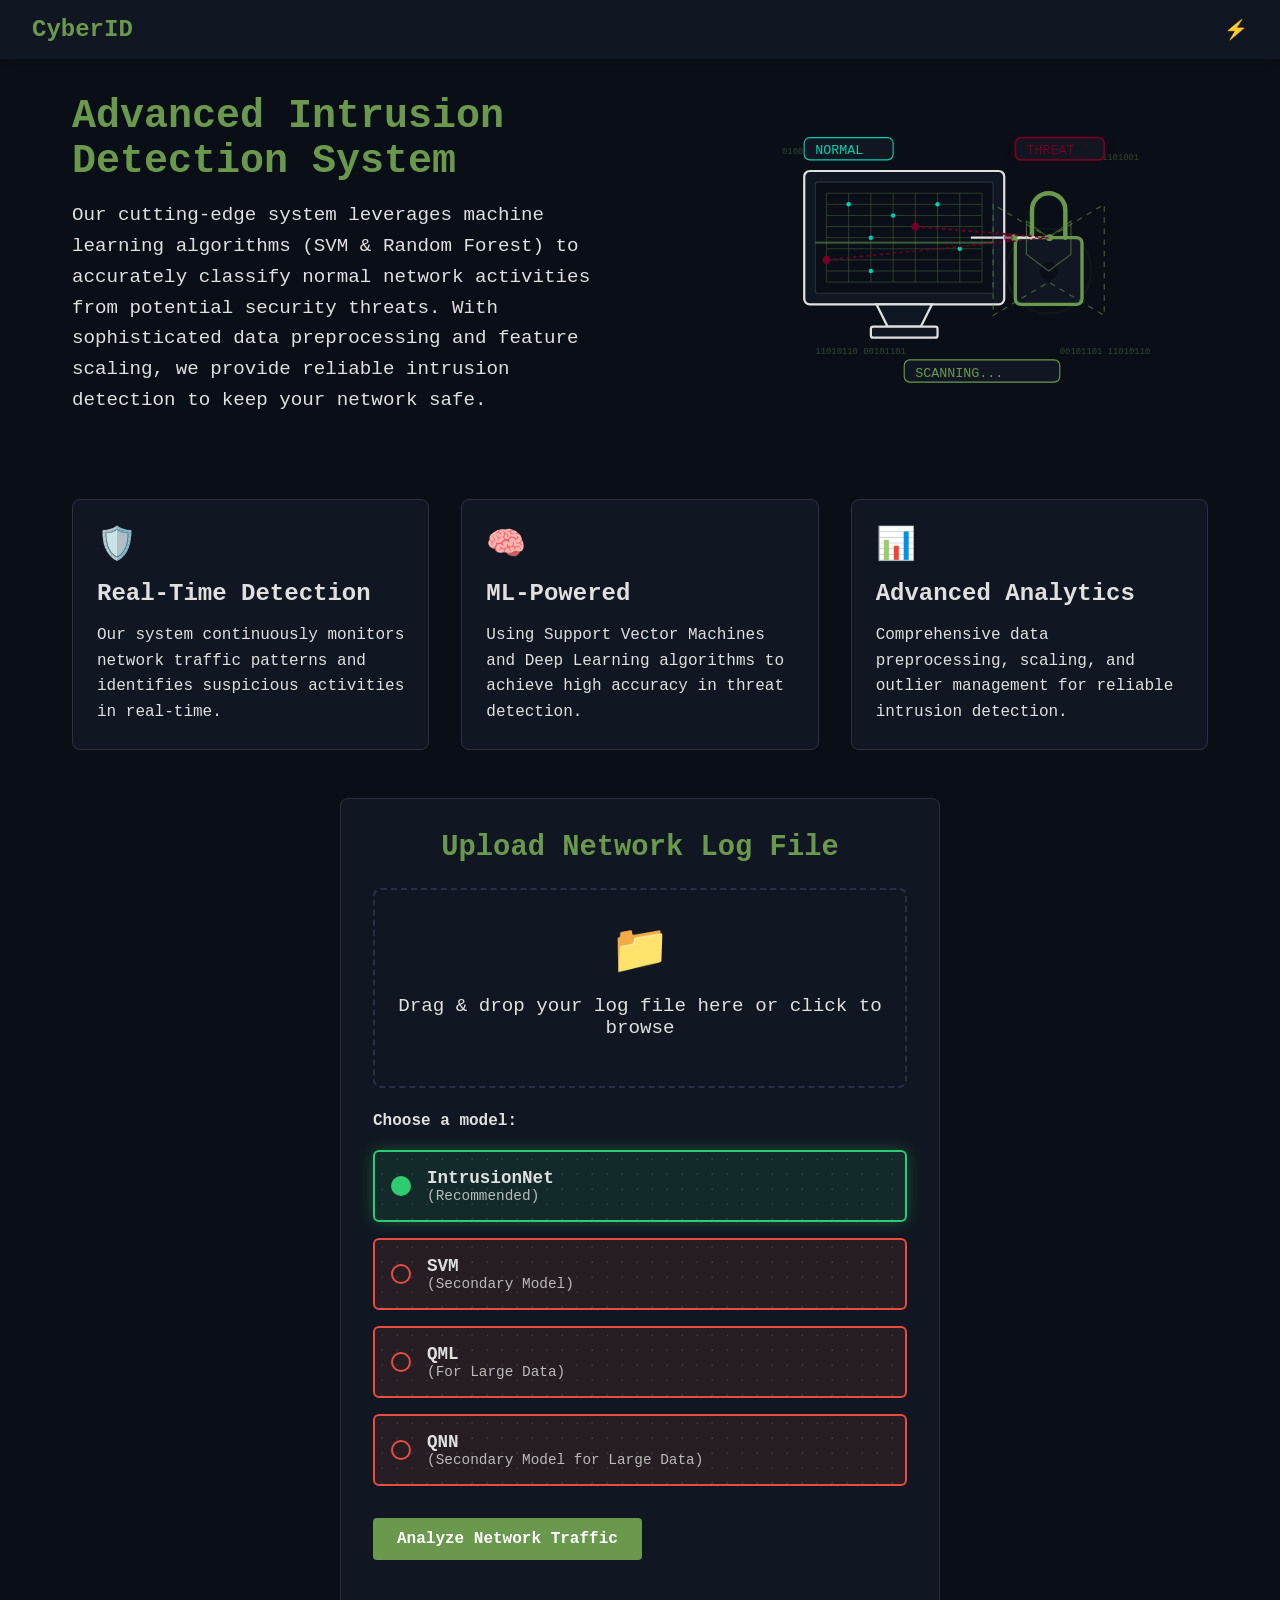
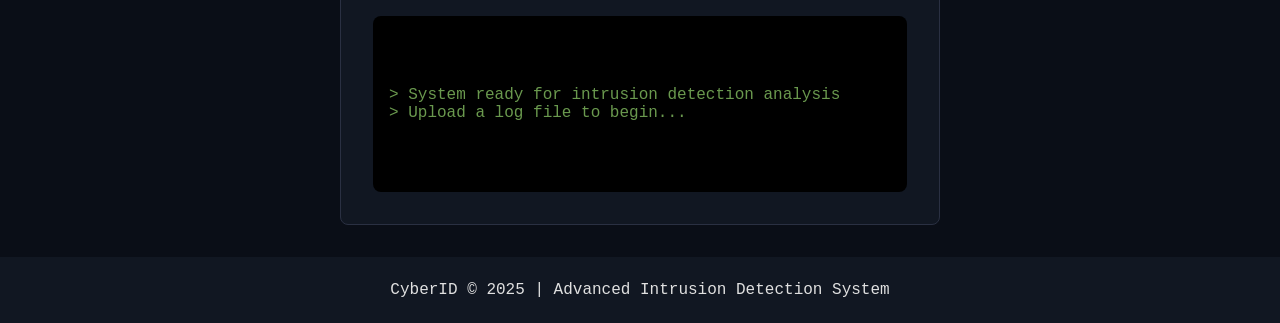
==== commit 627e9afc: "adding qml qnn buttons" ====
--- a/templates/index.html
+++ b/templates/index.html
@@ -281,6 +281,7 @@
 
         .model-toggle-group {
             display: flex;
+            flex-wrap: wrap;
             flex-direction: row;
             gap: 1rem;
             width: 100%;
@@ -300,17 +301,25 @@
             height: 0;
         }
 
+        /* Default style - red for unselected */
         .model-toggle-label {
             display: flex;
             align-items: center;
             padding: 1rem;
-            border: 2px solid var(--border-color);
+            border: 2px solid #e74c3c; /* Red border by default */
             border-radius: 6px;
-            background-color: var(--card-bg);
+            background-color: rgba(231, 76, 60, 0.1); /* Light red background */
             cursor: pointer;
             transition: all 0.3s ease;
             position: relative;
             overflow: hidden;
+        }
+
+        /* Selected style - green */
+        input[type="radio"]:checked + .model-toggle-label {
+            border-color: #2ecc71; /* Green border for selected */
+            background-color: rgba(46, 204, 113, 0.1); /* Light green background */
+            box-shadow: 0 0 15px rgba(46, 204, 113, 0.3);
         }
 
         .model-toggle-label:before {
@@ -327,29 +336,25 @@
             pointer-events: none;
         }
 
-        .model-toggle-label.recommended:before {
-            color: var(--accent-green);
-        }
-
-        .model-toggle-label.secondary:before {
-            color: #e74c3c;
-        }
-
         .model-toggle-circle {
             width: 20px;
             height: 20px;
             border-radius: 50%;
-            border: 2px solid #808080;
+            border: 2px solid #e74c3c; /* Red by default */
             margin-right: 1rem;
             display: flex;
             justify-content: center;
             align-items: center;
-            background-color: transparent;
             position: relative;
             z-index: 1;
             flex-shrink: 0;
         }
 
+        input[type="radio"]:checked + .model-toggle-label .model-toggle-circle {
+            border-color: #2ecc71; /* Green for selected */
+            background-color: #2ecc71;
+        }
+
         .model-toggle-text {
             display: flex;
             flex-direction: column;
@@ -366,67 +371,10 @@
             opacity: 0.8;
         }
 
-
-        .model-toggle-label.recommended .model-name {
-            color: var(--accent-green);
-        }
-
-        .model-toggle-label.recommended .model-type {
-            color: var(--accent-green);
-        }
-
-        /* Secondary model styling */
-        .model-toggle-label.secondary .model-name {
-            color: #e74c3c;
-        }
-
-        .model-toggle-label.secondary .model-type {
-            color: #e74c3c;
-        }
-
-
-        input[type="radio"]:checked+.model-toggle-label {
-            border-color: currentColor;
-            box-shadow: 0 0 15px rgba(0, 0, 0, 0.3);
-        }
-
-        input[type="radio"]:checked+.model-toggle-label.recommended {
-            border-color: var(--accent-green);
-        }
-
-        input[type="radio"]:checked+.model-toggle-label.secondary {
-            border-color: #e74c3c;
-        }
-
-        input[type="radio"]:checked+.model-toggle-label .model-toggle-circle {
-            border-color: currentColor;
-        }
-
-        input[type="radio"]:checked+.model-toggle-label.recommended .model-toggle-circle {
-            border-color: var(--accent-green);
-            background-color: var(--accent-green);
-        }
-
-        input[type="radio"]:checked+.model-toggle-label.secondary .model-toggle-circle {
-            border-color: #e74c3c;
-            background-color: #e74c3c;
-        }
-
-
         .model-toggle-label:hover {
             transform: translateY(-2px);
-        }
-
-        .model-toggle-label.recommended:hover {
-            border-color: var(--accent-green);
-            box-shadow: 0 5px 15px rgba(106, 153, 78, 0.3);
-        }
-
-        .model-toggle-label.secondary:hover {
-            border-color: #e74c3c;
-            box-shadow: 0 5px 15px rgba(231, 76, 60, 0.3);
-        }
-
+            box-shadow: 0 0 15px rgba(0, 0, 0, 0.3);
+        }
         .notification {
             position: fixed;
             top: 20px;
@@ -765,7 +713,7 @@
                     <div class="model-toggle-group">
                         <div class="model-toggle-option">
                             <input type="radio" id="model_dl" name="model_choice" value="dl" checked>
-                            <label for="model_dl" class="model-toggle-label recommended">
+                            <label for="model_dl" class="model-toggle-label">
                                 <div class="model-toggle-circle"></div>
                                 <div class="model-toggle-text">
                                     <span class="model-name">IntrusionNet</span>
@@ -774,12 +722,32 @@
                             </label>
                         </div>
                         <div class="model-toggle-option">
-                            <input type="radio" id="model_ml" name="model_choice" value="ml">
-                            <label for="model_ml" class="model-toggle-label secondary">
+                            <input type="radio" id="model_svm" name="model_choice" value="svm">
+                            <label for="model_svm" class="model-toggle-label">
                                 <div class="model-toggle-circle"></div>
                                 <div class="model-toggle-text">
                                     <span class="model-name">SVM</span>
                                     <span class="model-type">(Secondary Model)</span>
+                                </div>
+                            </label>
+                        </div>
+                        <div class="model-toggle-option">
+                            <input type="radio" id="model_qml" name="model_choice" value="qml">
+                            <label for="model_qml" class="model-toggle-label">
+                                <div class="model-toggle-circle"></div>
+                                <div class="model-toggle-text">
+                                    <span class="model-name">QML</span>
+                                    <span class="model-type">(For Large Data)</span>
+                                </div>
+                            </label>
+                        </div>
+                        <div class="model-toggle-option">
+                            <input type="radio" id="model_qnn" name="model_choice" value="qnn">
+                            <label for="model_qnn" class="model-toggle-label">
+                                <div class="model-toggle-circle"></div>
+                                <div class="model-toggle-text">
+                                    <span class="model-name">QNN</span>
+                                    <span class="model-type">(Secondary Model for Large Data)</span>
                                 </div>
                             </label>
                         </div>
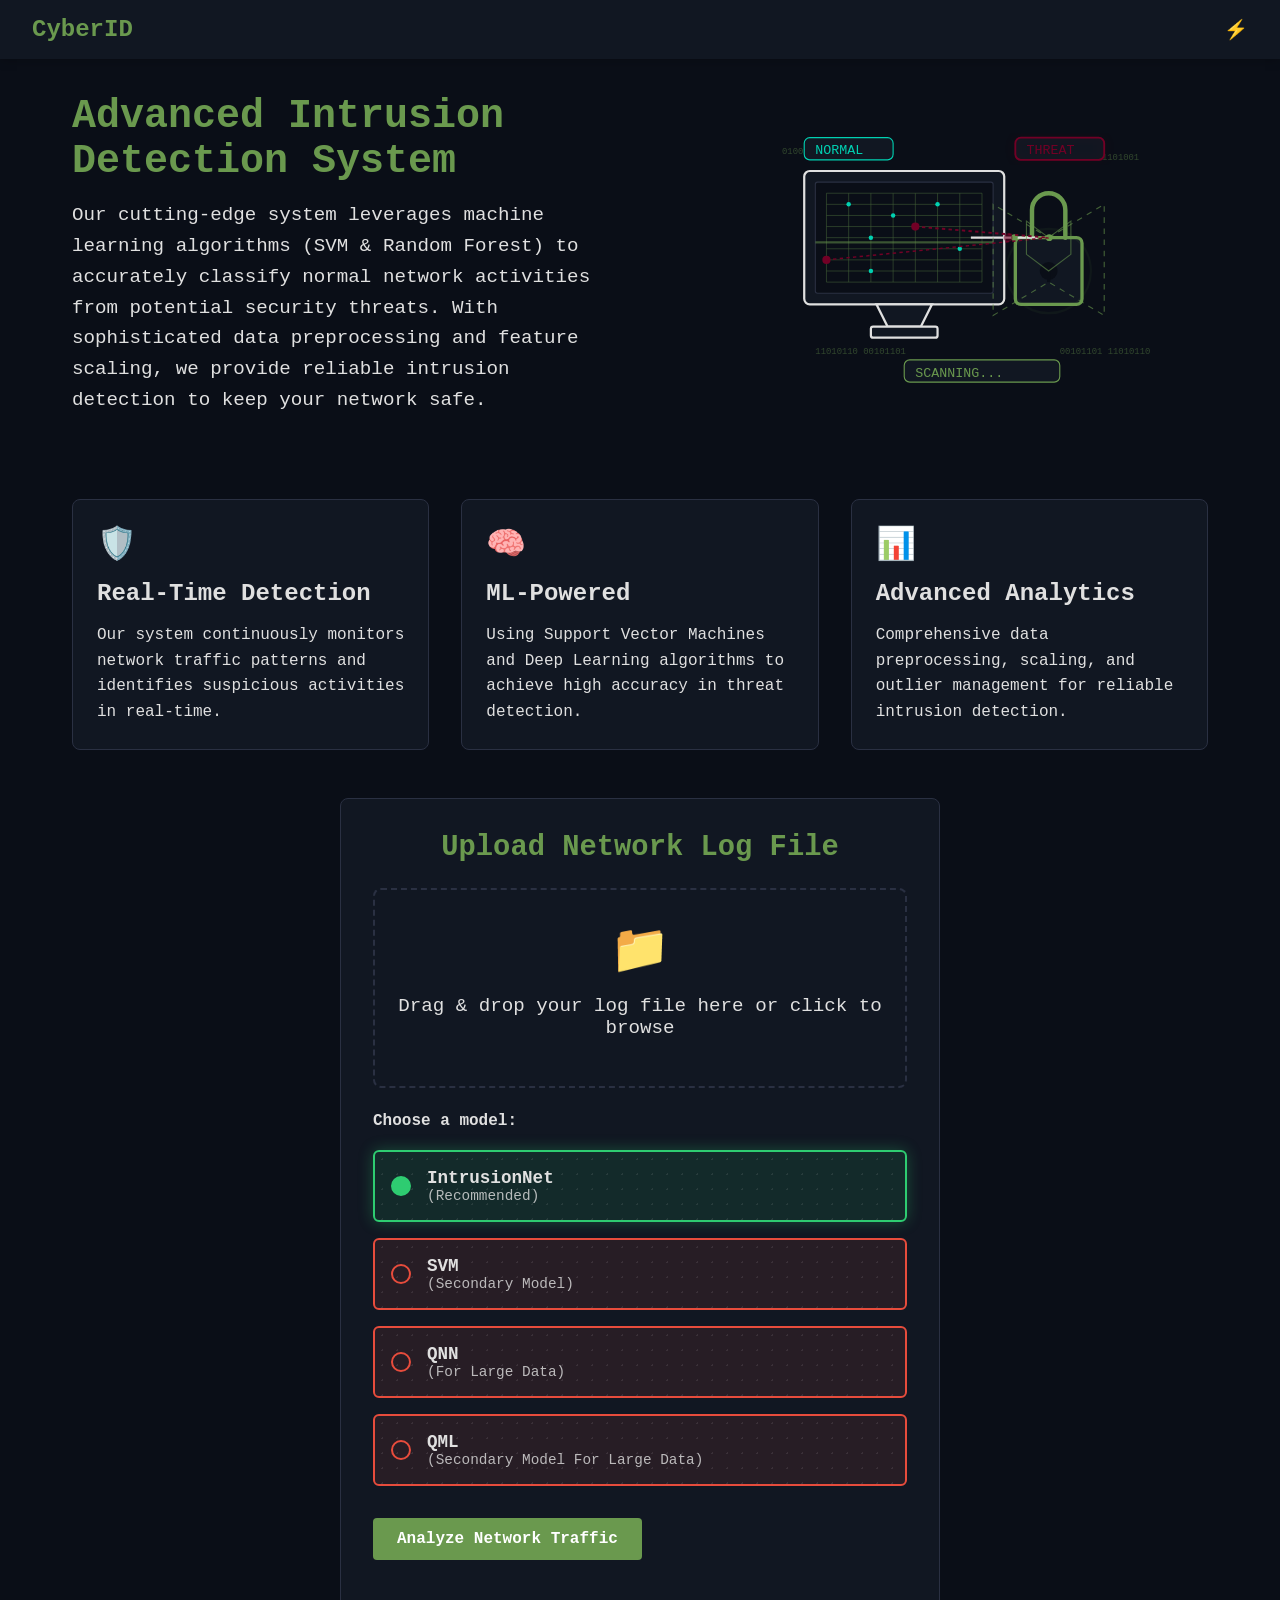
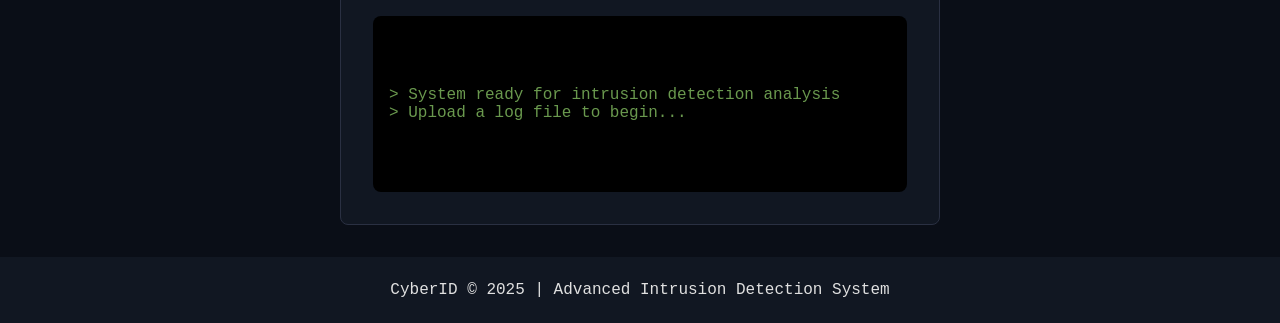
==== commit 6c1b6684: "sucessful integration of qnn and qml" ====
--- a/templates/index.html
+++ b/templates/index.html
@@ -722,7 +722,7 @@
                             </label>
                         </div>
                         <div class="model-toggle-option">
-                            <input type="radio" id="model_svm" name="model_choice" value="svm">
+                            <input type="radio" id="model_svm" name="model_choice" value="ml">
                             <label for="model_svm" class="model-toggle-label">
                                 <div class="model-toggle-circle"></div>
                                 <div class="model-toggle-text">
@@ -732,22 +732,22 @@
                             </label>
                         </div>
                         <div class="model-toggle-option">
+                            <input type="radio" id="model_qnn" name="model_choice" value="qnn">
+                            <label for="model_qnn" class="model-toggle-label">
+                                <div class="model-toggle-circle"></div>
+                                <div class="model-toggle-text">
+                                    <span class="model-name">QNN</span>
+                                    <span class="model-type">(For Large Data)</span>
+                                </div>
+                            </label>
+                        </div>
+                        <div class="model-toggle-option">
                             <input type="radio" id="model_qml" name="model_choice" value="qml">
                             <label for="model_qml" class="model-toggle-label">
                                 <div class="model-toggle-circle"></div>
                                 <div class="model-toggle-text">
                                     <span class="model-name">QML</span>
-                                    <span class="model-type">(For Large Data)</span>
-                                </div>
-                            </label>
-                        </div>
-                        <div class="model-toggle-option">
-                            <input type="radio" id="model_qnn" name="model_choice" value="qnn">
-                            <label for="model_qnn" class="model-toggle-label">
-                                <div class="model-toggle-circle"></div>
-                                <div class="model-toggle-text">
-                                    <span class="model-name">QNN</span>
-                                    <span class="model-type">(Secondary Model for Large Data)</span>
+                                    <span class="model-type">(Secondary Model For Large Data)</span>
                                 </div>
                             </label>
                         </div>
@@ -857,12 +857,10 @@
                 })
                 .then(response => {
                     if (!response.ok) {
-                        // Convert non-2xx HTTP responses to JSON for error details
                         return response.text().then(text => {
                             try {
                                 return JSON.parse(text);
                             } catch (e) {
-                                // If not JSON, return plain text
                                 return { error: text };
                             }
                         });
@@ -880,11 +878,9 @@
                         return;
                     }
                     
-                    // On success - either redirect to results page or update UI
                     terminal.innerHTML += `\n> Analysis complete!`;
                     terminal.innerHTML += `\n> Redirecting to results...`;
                     
-                    // For HTML response, we need to refresh the page with the new content
                     document.open();
                     document.write(data);
                     document.close();
